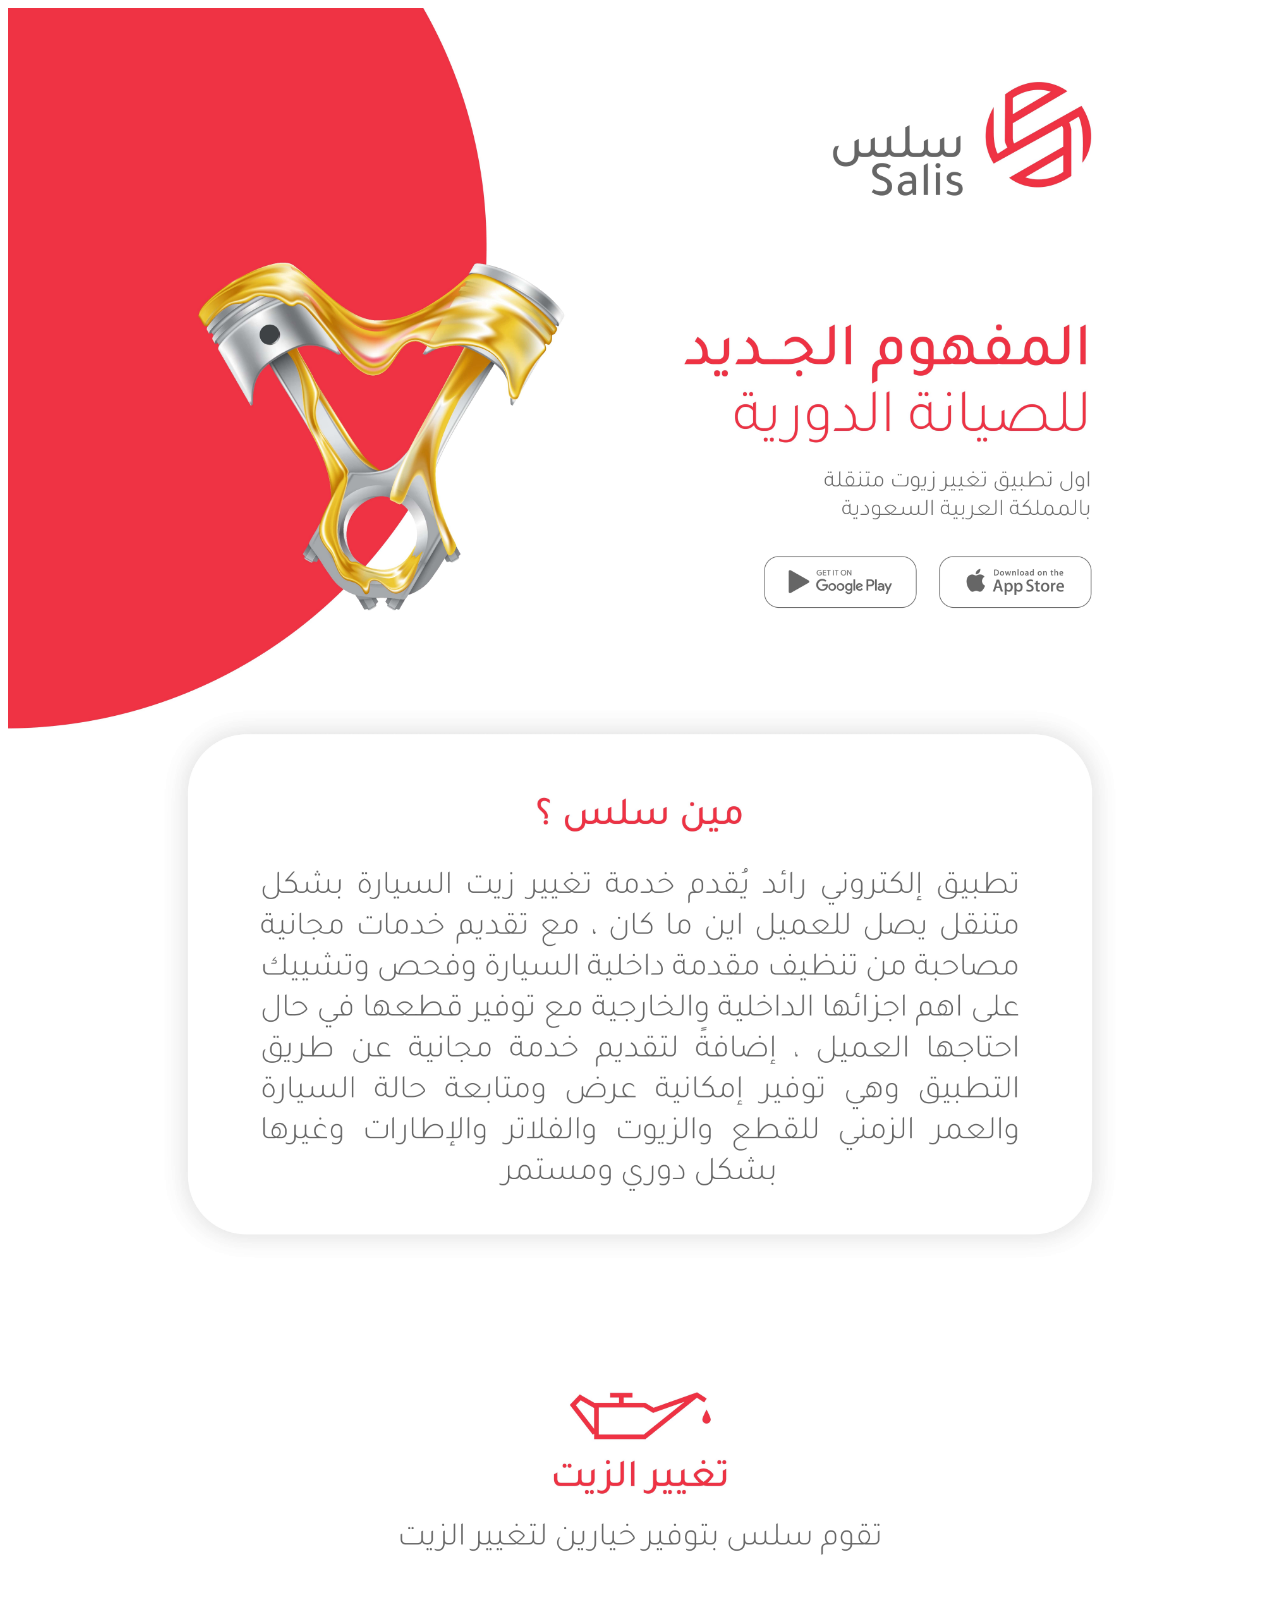
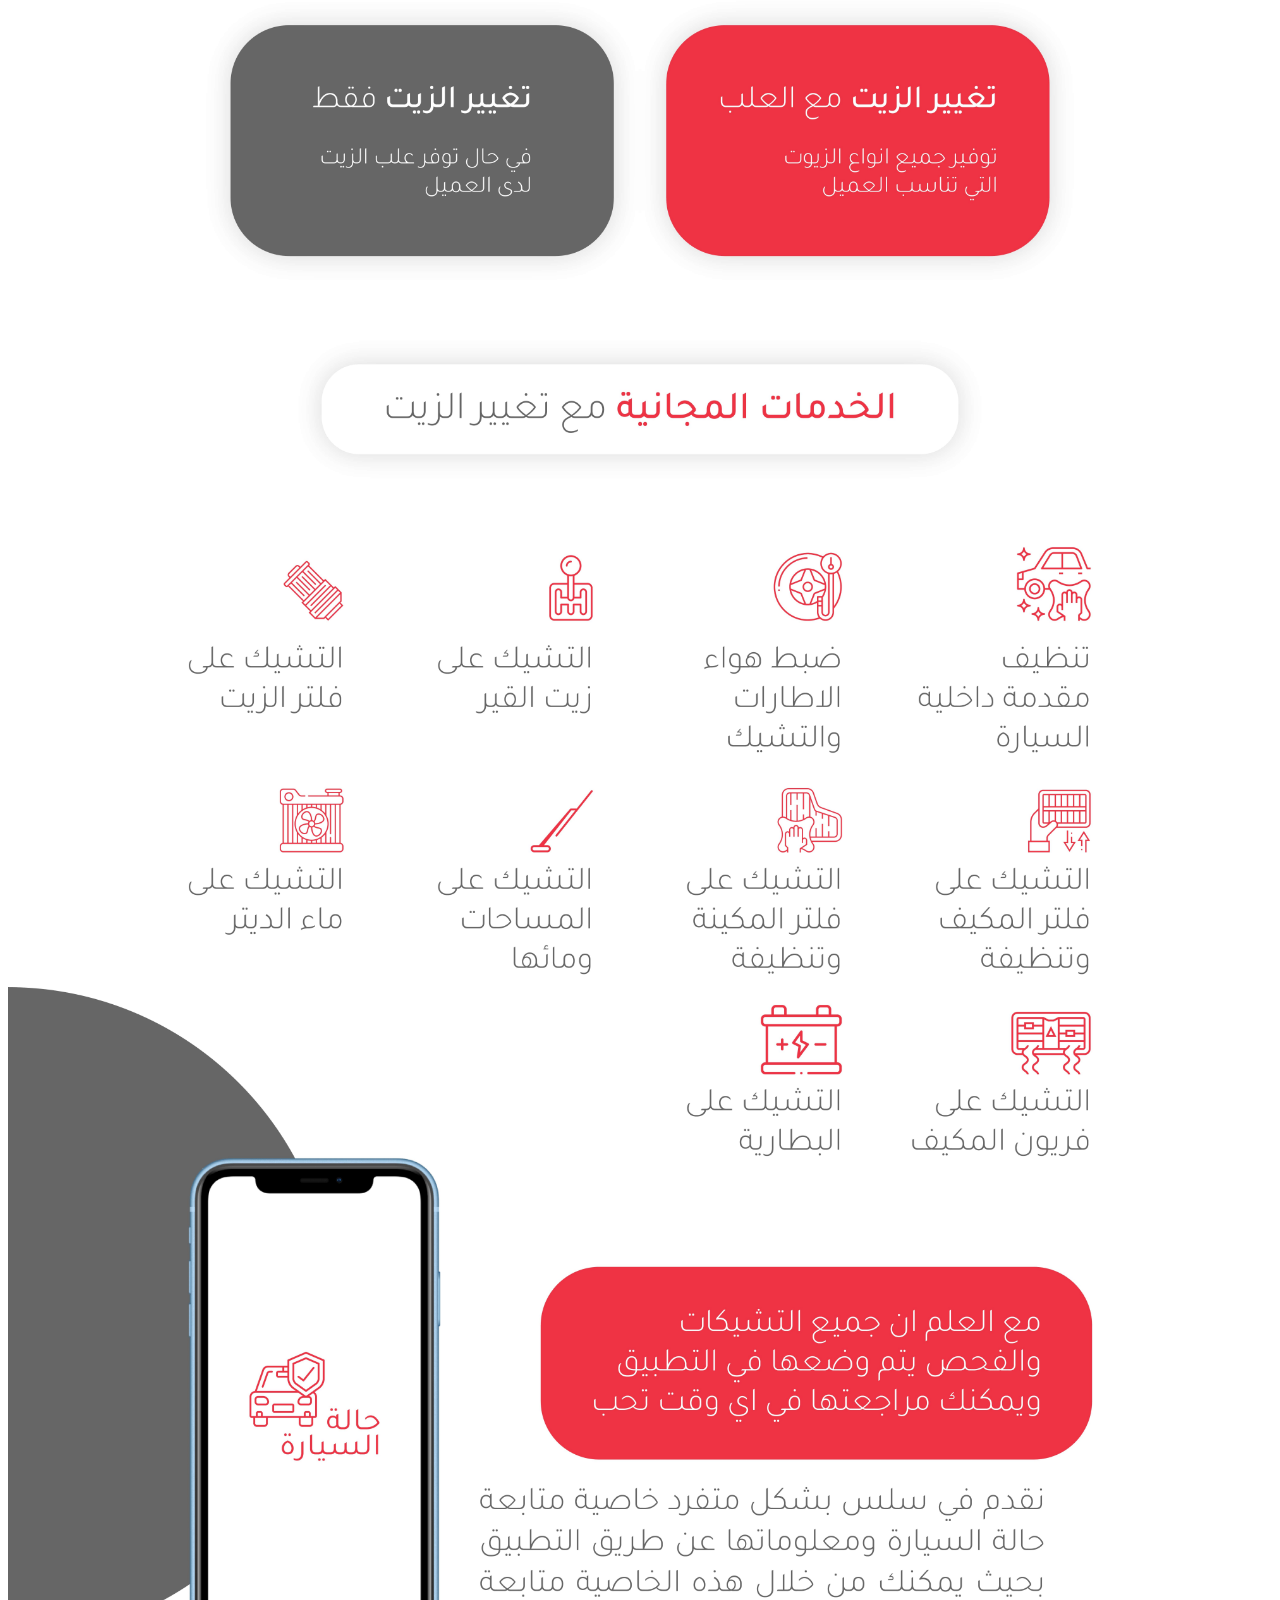
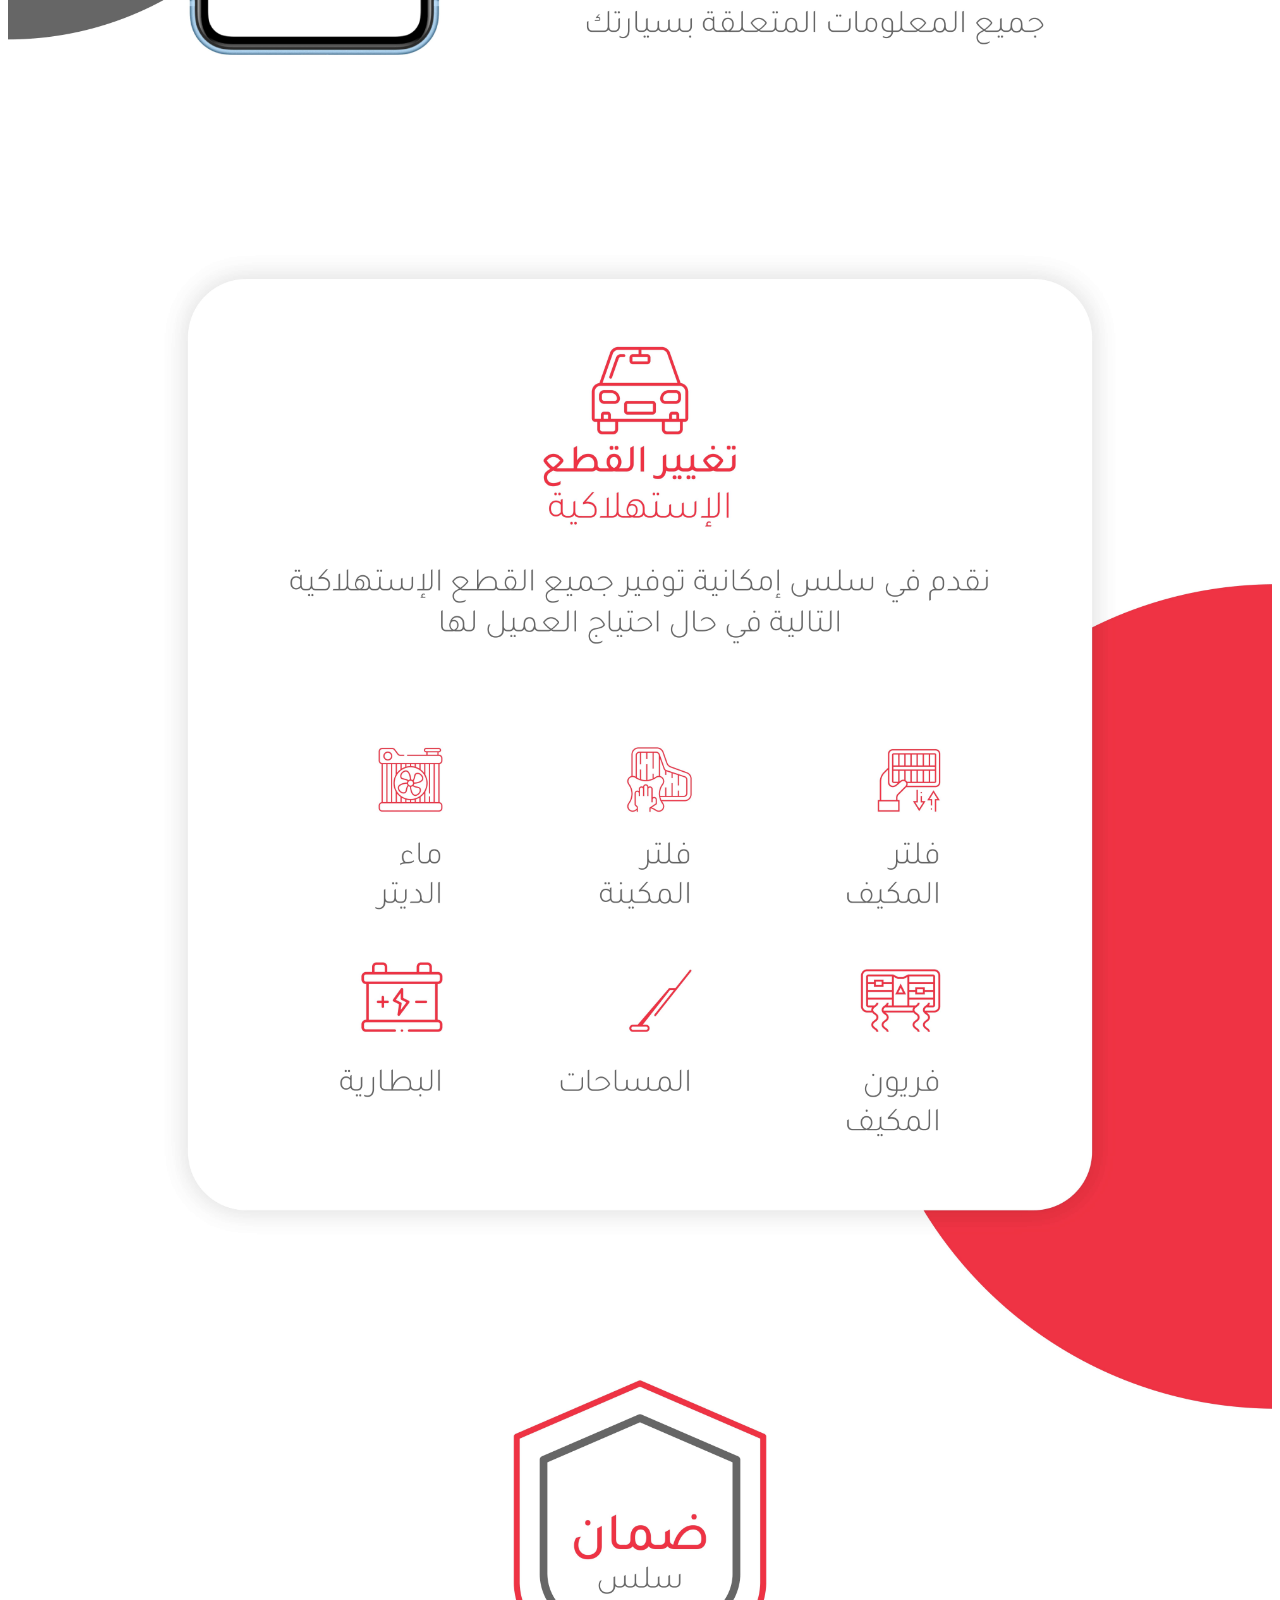
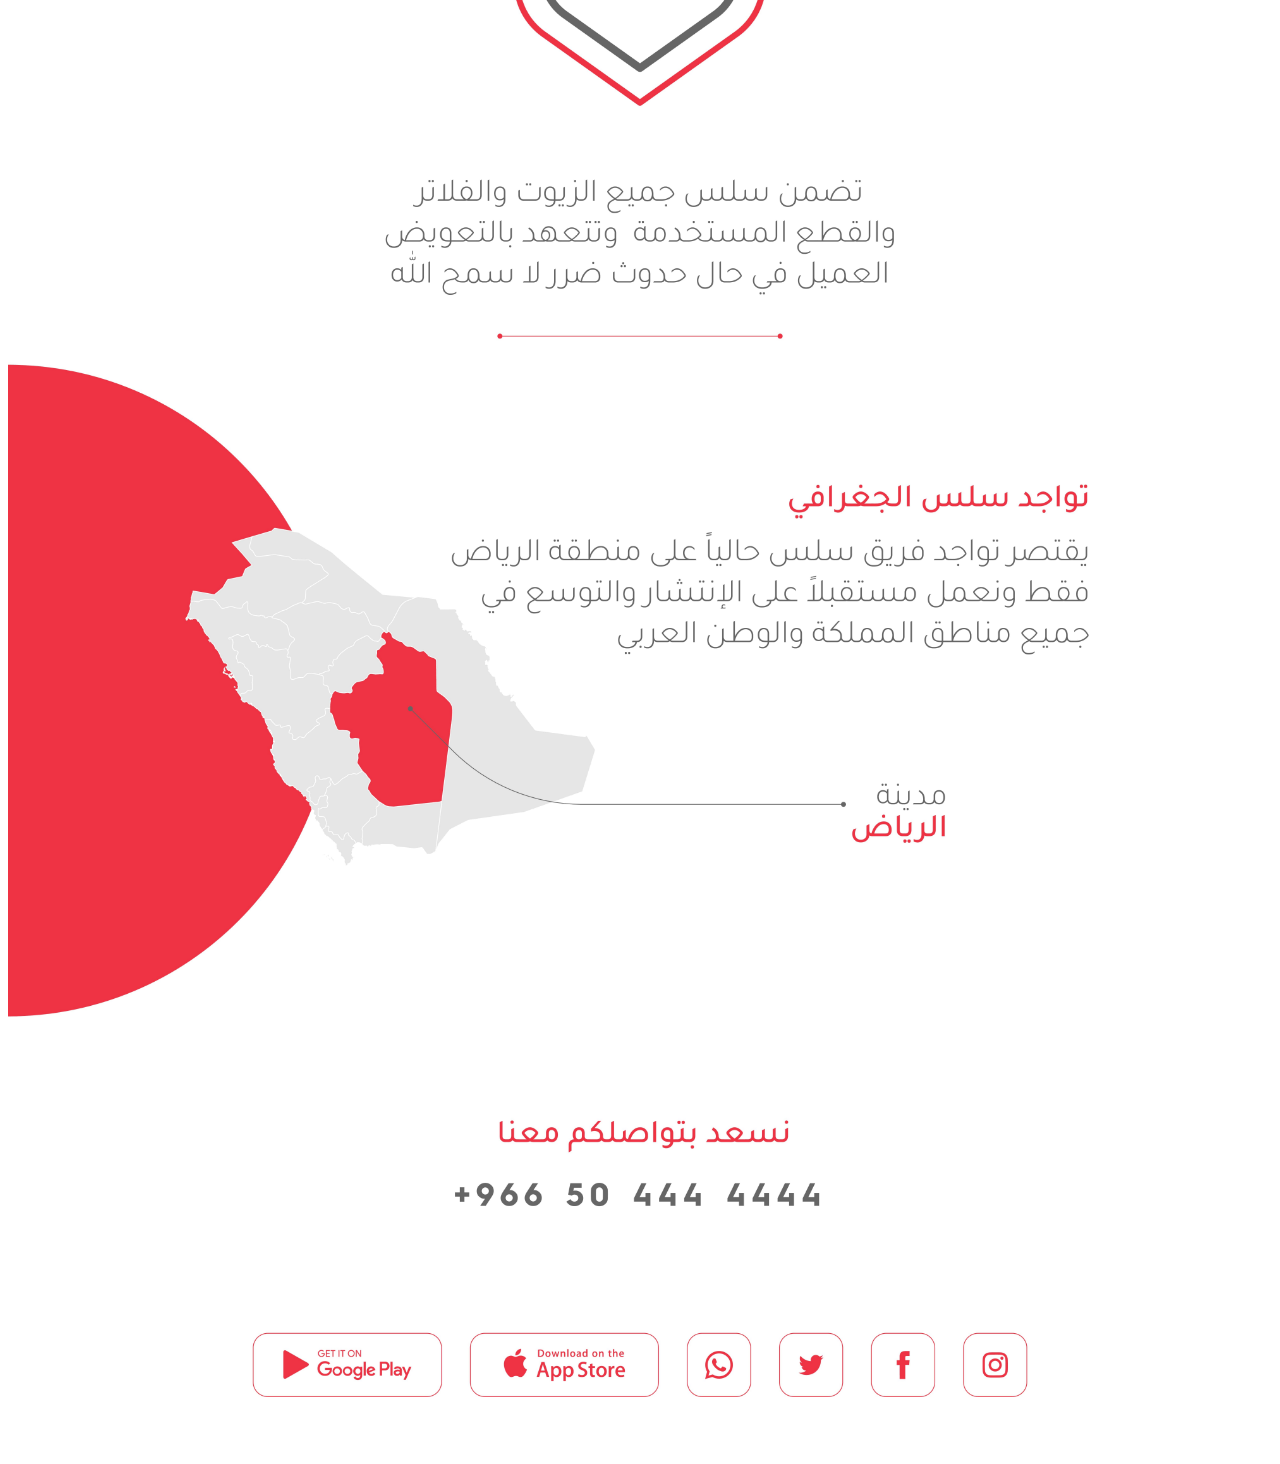
==== index.html @ 635aba36 "change name of home page" ====
<!DOCTYPE html>
<html lang="en">
<head>
    <meta charset="UTF-8">
    <meta name="author" content="KeyDesign" />
    <meta name="description" content="تطبيق سلس - الصفحة الرئيسية" />
    <meta name="keywords" content="Salis, سلس" />
    <meta name="viewport" content="width=device-width, initial-scale=1, maximum-scale=1">
    <title>تطبيق سلس - الصفحة الرئيسية</title>

    <link rel="stylesheet" href="css/bootstrap.min.css">
    <link rel="stylesheet" href="css/style.css">
    <script src="https://ajax.googleapis.com/ajax/libs/jquery/3.2.0/jquery.min.js"></script>
    <script src="js/bootstrap.bundle.min.js"></script>

</head>
<body>
    <div><img alt="" src="SALIS.jpg" style="width: 100%;"></div>
    <div id="googlePlay1" onclick="openGooglePlay()"></div>
    <div id="appStore1" onclick="openAppStore()"></div>
    <div id="googlePlay2" onclick="openGooglePlay()"></div>
    <div id="appStore2" onclick="openAppStore()"></div>
    <div id="whatsapp" onclick="openWhatsapp()"></div>
    <div id="twitter" onclick="openTwitter()"></div>
    <div id="facebook" onclick="openFacebook()"></div>
    <div id="instagram" onclick="openInstagram()"></div>
    <a id="callNumber" href="tel:+966504444444"></a>
    <div class="marginBottom"></div>
    <script src="js/script.js"></script>
</body>
</html>
---- css/style.css ----
#googlePlay1 {
    cursor: pointer;
    position: absolute;
    top: 24.5%;
    height: 2%;
    width: 12%;
    left: 60%;
}

#appStore1 {
    cursor: pointer;
    position: absolute;
    top: 24.5%;
    height: 2%;
    width: 12%;
    left: 74%;
}

#googlePlay2 {
    cursor: pointer;
    position: absolute;
    top: 272.5%;
    height: 3%;
    width: 15.5%;
    left: 19%;
}

#appStore2 {
    cursor: pointer;
    position: absolute;
    top: 272.5%;
    height: 3%;
    width: 15.5%;
    left: 36%;
}

#whatsapp {
    cursor: pointer;
    position: absolute;
    top: 272.5%;
    height: 3%;
    width: 5.5%;
    left: 53%;
}

#twitter {
    cursor: pointer;
    position: absolute;
    top: 272.5%;
    height: 3%;
    width: 5.5%;
    left: 61%;
}

#facebook {
    cursor: pointer;
    position: absolute;
    top: 272.5%;
    height: 3%;
    width: 5.5%;
    left: 68%;
}

#instagram {
    cursor: pointer;
    position: absolute;
    top: 272.5%;
    height: 3%;
    width: 5.5%;
    left: 75%;
}

#callNumber {
    cursor: pointer;
    position: absolute;
    top: 265%;
    height: 3%;
    width: 31.5%;
    left: 34%;
}

@media (min-width: 1281px) {
    /*web*/
    #googlePlay1 {
        cursor: pointer;
        position: absolute;
        top: 90%;
        height: 8%;
        width: 12%;
        left: 60%;
    }

    #appStore1 {
        cursor: pointer;
        position: absolute;
        top: 90%;
        height: 8%;
        width: 12%;
        left: 74%;
    }

    #googlePlay2 {
        cursor: pointer;
        position: absolute;
        top: 1006.5%;
        height: 11%;
        width: 15.5%;
        left: 19%;
    }

    #appStore2 {
        cursor: pointer;
        position: absolute;
        top: 1006.5%;
        height: 11%;
        width: 15.5%;
        left: 36%;
    }

    #whatsapp {
        cursor: pointer;
        position: absolute;
        top: 1006.5%;
        height: 11%;
        width: 5.5%;
        left: 53.5%;
    }

    #twitter {
        cursor: pointer;
        position: absolute;
        top: 1006.5%;
        height: 11%;
        width: 5.5%;
        left: 60.5%;
    }

    #facebook {
        cursor: pointer;
        position: absolute;
        top: 1006.5%;
        height: 11%;
        width: 5.5%;
        left: 68%;
    }

    #instagram {
        cursor: pointer;
        position: absolute;
        top: 1006.5%;
        height: 11%;
        width: 5.5%;
        left: 75.5%;
    }

    #callNumber {
        cursor: pointer;
        position: absolute;
        top: 980%;
        height: 7%;
        width: 31.5%;
        left: 34%;
    }
}

@media (device-width: 768px) and (device-height: 1024px) {
    /*iPad Mini*/
    #googlePlay1 {
        cursor: pointer;
        position: absolute;
        top: 32.5%;
        height: 3%;
        width: 12%;
        left: 60%;
    }

    #appStore1 {
        cursor: pointer;
        position: absolute;
        top: 32.5%;
        height: 3%;
        width: 12%;
        left: 74%;
    }

    #googlePlay2 {
        cursor: pointer;
        position: absolute;
        top: 363.5%;
        height: 4%;
        width: 15.5%;
        left: 19%;
    }

    #appStore2 {
        cursor: pointer;
        position: absolute;
        top: 363.5%;
        height: 4%;
        width: 15.5%;
        left: 36%;
    }

    #whatsapp {
        cursor: pointer;
        position: absolute;
        top: 363.5%;
        height: 4%;
        width: 5.5%;
        left: 53%;
    }

    #twitter {
        cursor: pointer;
        position: absolute;
        top: 363.5%;
        height: 4%;
        width: 5.5%;
        left: 61%;
    }

    #facebook {
        cursor: pointer;
        position: absolute;
        top: 363.5%;
        height: 4%;
        width: 5.5%;
        left: 68%;
    }

    #instagram {
        cursor: pointer;
        position: absolute;
        top: 363%;
        height: 4%;
        width: 5.5%;
        left: 75%;
    }

    #callNumber {
        cursor: pointer;
        position: absolute;
        top: 353.5%;
        height: 3.5%;
        width: 31.5%;
        left: 34%;
    }
}

@media (device-width: 320px) and (device-height: 480px) {
    /*iPhone4*/
    #googlePlay1 {
        cursor: pointer;
        position: absolute;
        top: 29%;
        height: 2.4%;
        width: 12%;
        left: 60%;
    }

    #appStore1 {
        cursor: pointer;
        position: absolute;
        top: 29%;
        height: 2.4%;
        width: 12%;
        left: 74%;
    }

    #googlePlay2 {
        cursor: pointer;
        position: absolute;
        top: 323%;
        height: 3.5%;
        width: 15.5%;
        left: 19%;
    }

    #appStore2 {
        cursor: pointer;
        position: absolute;
        top: 323%;
        height: 3.5%;
        width: 15.5%;
        left: 36%;
    }

    #whatsapp {
        cursor: pointer;
        position: absolute;
        top: 323%;
        height: 3.5%;
        width: 5.5%;
        left: 53%;
    }

    #twitter {
        cursor: pointer;
        position: absolute;
        top: 323%;
        height: 3.5%;
        width: 5.5%;
        left: 61%;
    }

    #facebook {
        cursor: pointer;
        position: absolute;
        top: 323%;
        height: 3.5%;
        width: 5.5%;
        left: 68%;
    }

    #instagram {
        cursor: pointer;
        position: absolute;
        top: 323%;
        height: 3.5%;
        width: 5.5%;
        left: 75.5%;
    }

    #callNumber {
        cursor: pointer;
        position: absolute;
        top: 314%;
        height: 4%;
        width: 31.5%;
        left: 34%;
    }

}

@media (device-width: 411px) and (device-height: 823px) {
    /*Pixel 2 XL*/
    #googlePlay1 {
        cursor: pointer;
        position: absolute;
        top: 21.5%;
        height: 2%;
        width: 12%;
        left: 60%;
    }

    #appStore1 {
        cursor: pointer;
        position: absolute;
        top: 21.5%;
        height: 2.4%;
        width: 12%;
        left: 74%;
    }

    #googlePlay2 {
        cursor: pointer;
        position: absolute;
        top: 242%;
        height: 2.5%;
        width: 15.5%;
        left: 19%;
    }

    #appStore2 {
        cursor: pointer;
        position: absolute;
        top: 242%;
        height: 2.5%;
        width: 15.5%;
        left: 36%;
    }

    #whatsapp {
        cursor: pointer;
        position: absolute;
        top: 242%;
        height: 2.5%;
        width: 5.5%;
        left: 54%;
    }

    #twitter {
        cursor: pointer;
        position: absolute;
        top: 241.5%;
        height: 3%;
        width: 5.5%;
        left: 61%;
    }

    #facebook {
        cursor: pointer;
        position: absolute;
        top: 241.5%;
        height: 3%;
        width: 5.5%;
        left: 68%;
    }

    #instagram {
        cursor: pointer;
        position: absolute;
        top: 241.5%;
        height: 3%;
        width: 5.5%;
        left: 75%;
    }

    #callNumber {
        cursor: pointer;
        position: absolute;
        top: 235%;
        height: 3%;
        width: 31.5%;
        left: 34%;
    }

}

@media (device-width: 375px) and (device-height: 812px) {
    /*iPhoneX*/
    #googlePlay1 {
        cursor: pointer;
        position: absolute;
        top: 20%;
        height: 2%;
        width: 12%;
        left: 60%;
    }

    #appStore1 {
        cursor: pointer;
        position: absolute;
        top: 20%;
        height: 2%;
        width: 12%;
        left: 74%;
    }

    #googlePlay2 {
        cursor: pointer;
        position: absolute;
        top: 223.5%;
        height: 2.5%;
        width: 15.5%;
        left: 19%;
    }

    #appStore2 {
        cursor: pointer;
        position: absolute;
        top: 223.5%;
        height: 2.5%;
        width: 15.5%;
        left: 36%;
    }

    #whatsapp {
        cursor: pointer;
        position: absolute;
        top: 223.5%;
        height: 2.5%;
        width: 5.5%;
        left: 54%;
    }

    #twitter {
        cursor: pointer;
        position: absolute;
        top: 223.5%;
        height: 3%;
        width: 5.5%;
        left: 61%;
    }

    #facebook {
        cursor: pointer;
        position: absolute;
        top: 223.5%;
        height: 3%;
        width: 5.5%;
        left: 68%;
    }

    #instagram {
        cursor: pointer;
        position: absolute;
        top: 223.5%;
        height: 3%;
        width: 5.5%;
        left: 75%;
    }

    #callNumber {
        cursor: pointer;
        position: absolute;
        top: 218%;
        height: 2%;
        width: 31.5%;
        left: 34%;
    }

}

@media (device-width: 1024px) and (device-height: 1366px) {
    /*iPad Pro*/
    #googlePlay1 {
        cursor: pointer;
        position: absolute;
        top: 32.5%;
        height: 3%;
        width: 12%;
        left: 60%;
    }

    #appStore1 {
        cursor: pointer;
        position: absolute;
        top: 32.5%;
        height: 3%;
        width: 12%;
        left: 74%;
    }

    #googlePlay2 {
        cursor: pointer;
        position: absolute;
        top: 363.5%;
        height: 3.5%;
        width: 15.5%;
        left: 19%;
    }

    #appStore2 {
        cursor: pointer;
        position: absolute;
        top: 363.5%;
        height: 3.5%;
        width: 15.5%;
        left: 36%;
    }

    #whatsapp {
        cursor: pointer;
        position: absolute;
        top: 363%;
        height: 4%;
        width: 5.5%;
        left: 53.5%;
    }

    #twitter {
        cursor: pointer;
        position: absolute;
        top: 363%;
        height: 4%;
        width: 5.5%;
        left: 61%;
    }

    #facebook {
        cursor: pointer;
        position: absolute;
        top: 363%;
        height: 4%;
        width: 5.5%;
        left: 68%;
    }

    #instagram {
        cursor: pointer;
        position: absolute;
        top: 363%;
        height: 4%;
        width: 5.5%;
        left: 75%;
    }

    #callNumber {
        cursor: pointer;
        position: absolute;
        top: 353%;
        height: 3%;
        width: 31.5%;
        left: 34%;
    }
}

.marginBottom {
    margin-bottom: 5%;
}
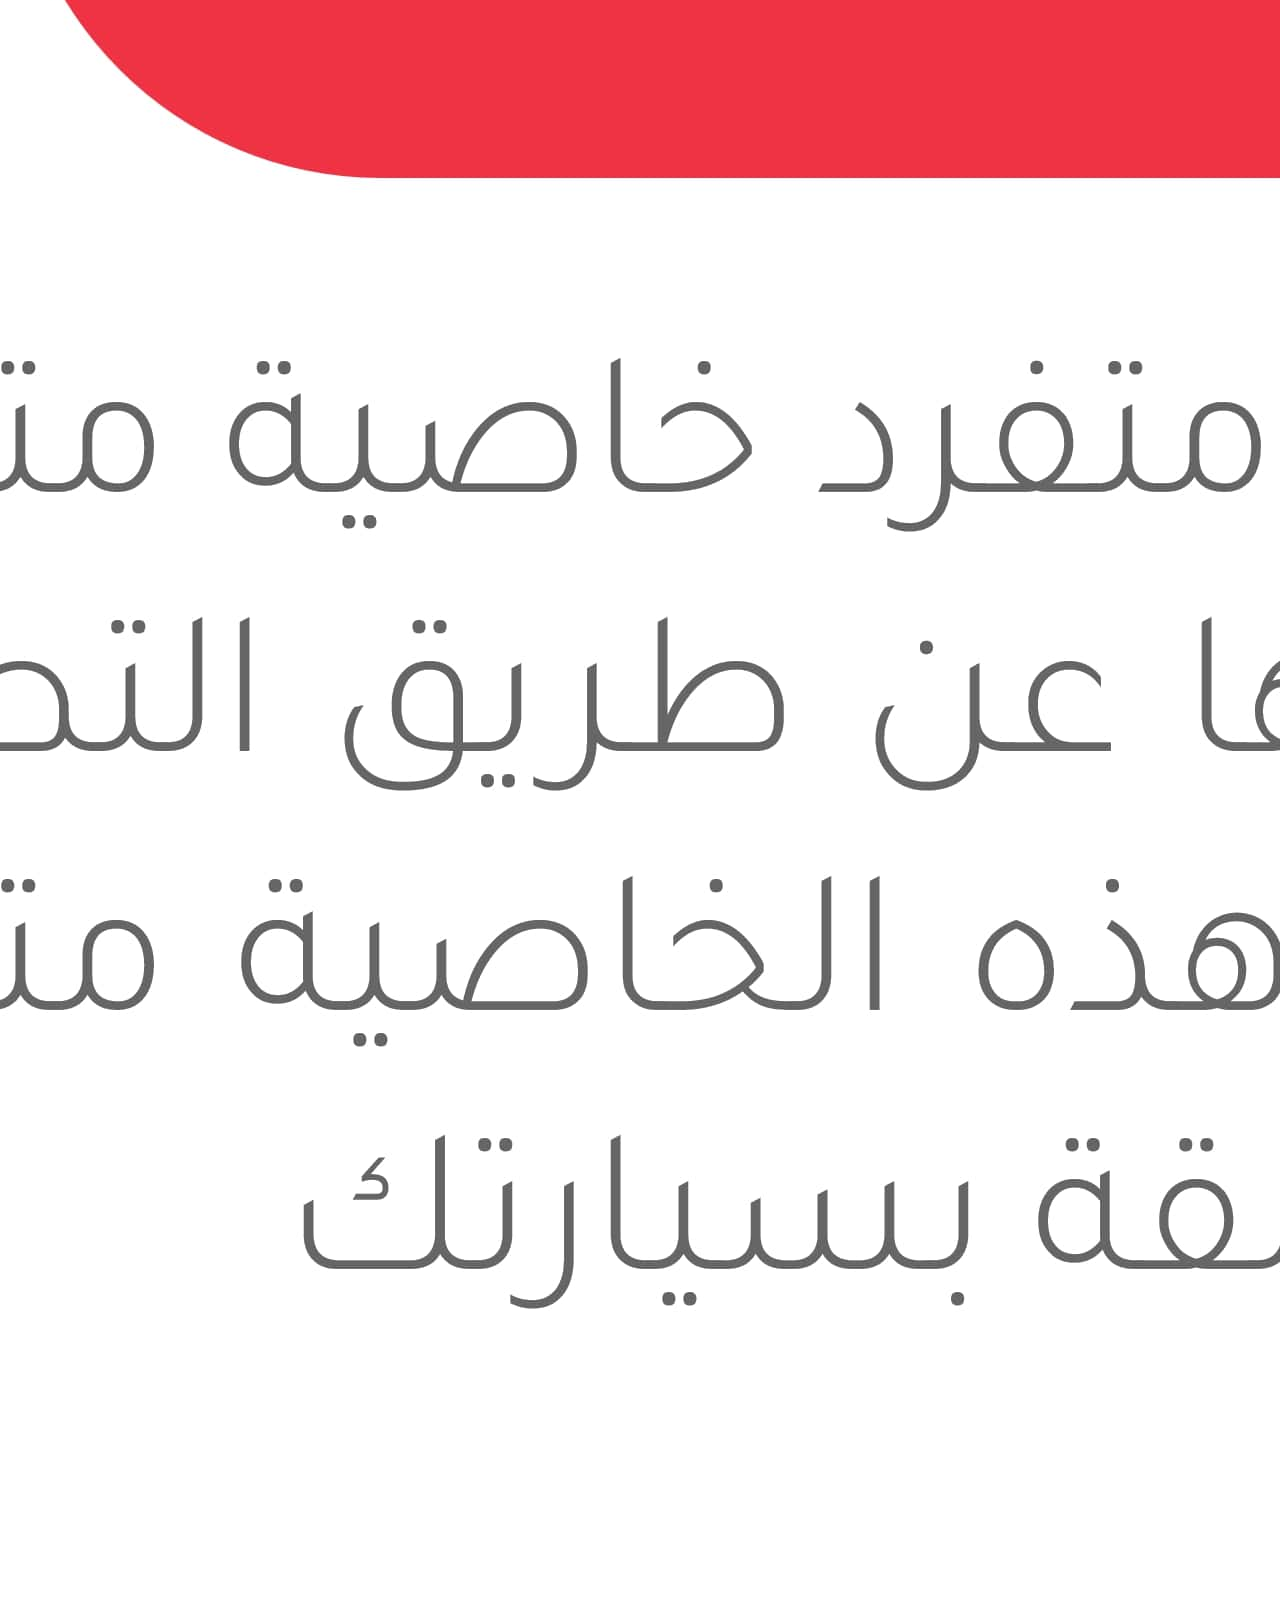
==== commit 1e14e98c: "new structure" ====
--- a/index.html
+++ b/index.html
@@ -5,17 +5,13 @@
     <meta name="author" content="KeyDesign" />
     <meta name="description" content="تطبيق سلس - الصفحة الرئيسية" />
     <meta name="keywords" content="Salis, سلس" />
-    <meta name="viewport" content="width=device-width, initial-scale=1, maximum-scale=1">
+    <meta name="viewport" content="width=device-width, initial-scale=1">
     <title>تطبيق سلس - الصفحة الرئيسية</title>
 
-    <link rel="stylesheet" href="css/bootstrap.min.css">
-    <link rel="stylesheet" href="css/style.css">
-    <script src="https://ajax.googleapis.com/ajax/libs/jquery/3.2.0/jquery.min.js"></script>
-    <script src="js/bootstrap.bundle.min.js"></script>
+    <link rel="stylesheet" href="style.css">
 
 </head>
 <body>
-    <div><img alt="" src="SALIS.jpg" style="width: 100%;"></div>
     <div id="googlePlay1" onclick="openGooglePlay()"></div>
     <div id="appStore1" onclick="openAppStore()"></div>
     <div id="googlePlay2" onclick="openGooglePlay()"></div>
@@ -26,6 +22,6 @@
     <div id="instagram" onclick="openInstagram()"></div>
     <a id="callNumber" href="tel:+966504444444"></a>
     <div class="marginBottom"></div>
-    <script src="js/script.js"></script>
+    <script src="script.js"></script>
 </body>
 </html>
--- a/style.css
+++ b/style.css
@@ -0,0 +1,596 @@
+html {
+    background-size: auto 100%;
+    background: url(SALIS.jpg) no-repeat fixed center;
+}
+
+#googlePlay1 {
+    cursor: pointer;
+    position: absolute;
+    top: 24.5%;
+    height: 2%;
+    width: 12%;
+    left: 60%;
+}
+
+#appStore1 {
+    cursor: pointer;
+    position: absolute;
+    top: 24.5%;
+    height: 2%;
+    width: 12%;
+    left: 74%;
+}
+
+#googlePlay2 {
+    cursor: pointer;
+    position: absolute;
+    top: 272.5%;
+    height: 3%;
+    width: 15.5%;
+    left: 19%;
+}
+
+#appStore2 {
+    cursor: pointer;
+    position: absolute;
+    top: 272.5%;
+    height: 3%;
+    width: 15.5%;
+    left: 36%;
+}
+
+#whatsapp {
+    cursor: pointer;
+    position: absolute;
+    top: 272.5%;
+    height: 3%;
+    width: 5.5%;
+    left: 53%;
+}
+
+#twitter {
+    cursor: pointer;
+    position: absolute;
+    top: 272.5%;
+    height: 3%;
+    width: 5.5%;
+    left: 61%;
+}
+
+#facebook {
+    cursor: pointer;
+    position: absolute;
+    top: 272.5%;
+    height: 3%;
+    width: 5.5%;
+    left: 68%;
+}
+
+#instagram {
+    cursor: pointer;
+    position: absolute;
+    top: 272.5%;
+    height: 3%;
+    width: 5.5%;
+    left: 75%;
+}
+
+#callNumber {
+    cursor: pointer;
+    position: absolute;
+    top: 265%;
+    height: 3%;
+    width: 31.5%;
+    left: 34%;
+}
+
+@media (min-width: 1281px) {
+    /*web*/
+    #googlePlay1 {
+        cursor: pointer;
+        position: absolute;
+        top: 90%;
+        height: 8%;
+        width: 12%;
+        left: 60%;
+    }
+
+    #appStore1 {
+        cursor: pointer;
+        position: absolute;
+        top: 90%;
+        height: 8%;
+        width: 12%;
+        left: 74%;
+    }
+
+    #googlePlay2 {
+        cursor: pointer;
+        position: absolute;
+        top: 1006.5%;
+        height: 11%;
+        width: 15.5%;
+        left: 19%;
+    }
+
+    #appStore2 {
+        cursor: pointer;
+        position: absolute;
+        top: 1006.5%;
+        height: 11%;
+        width: 15.5%;
+        left: 36%;
+    }
+
+    #whatsapp {
+        cursor: pointer;
+        position: absolute;
+        top: 1006.5%;
+        height: 11%;
+        width: 5.5%;
+        left: 53.5%;
+    }
+
+    #twitter {
+        cursor: pointer;
+        position: absolute;
+        top: 1006.5%;
+        height: 11%;
+        width: 5.5%;
+        left: 60.5%;
+    }
+
+    #facebook {
+        cursor: pointer;
+        position: absolute;
+        top: 1006.5%;
+        height: 11%;
+        width: 5.5%;
+        left: 68%;
+    }
+
+    #instagram {
+        cursor: pointer;
+        position: absolute;
+        top: 1006.5%;
+        height: 11%;
+        width: 5.5%;
+        left: 75.5%;
+    }
+
+    #callNumber {
+        cursor: pointer;
+        position: absolute;
+        top: 980%;
+        height: 7%;
+        width: 31.5%;
+        left: 34%;
+    }
+}
+
+@media (device-width: 768px) and (device-height: 1024px) {
+    /*iPad Mini*/
+    #googlePlay1 {
+        cursor: pointer;
+        position: absolute;
+        top: 32.5%;
+        height: 3%;
+        width: 12%;
+        left: 60%;
+    }
+
+    #appStore1 {
+        cursor: pointer;
+        position: absolute;
+        top: 32.5%;
+        height: 3%;
+        width: 12%;
+        left: 74%;
+    }
+
+    #googlePlay2 {
+        cursor: pointer;
+        position: absolute;
+        top: 363.5%;
+        height: 4%;
+        width: 15.5%;
+        left: 19%;
+    }
+
+    #appStore2 {
+        cursor: pointer;
+        position: absolute;
+        top: 363.5%;
+        height: 4%;
+        width: 15.5%;
+        left: 36%;
+    }
+
+    #whatsapp {
+        cursor: pointer;
+        position: absolute;
+        top: 363.5%;
+        height: 4%;
+        width: 5.5%;
+        left: 53%;
+    }
+
+    #twitter {
+        cursor: pointer;
+        position: absolute;
+        top: 363.5%;
+        height: 4%;
+        width: 5.5%;
+        left: 61%;
+    }
+
+    #facebook {
+        cursor: pointer;
+        position: absolute;
+        top: 363.5%;
+        height: 4%;
+        width: 5.5%;
+        left: 68%;
+    }
+
+    #instagram {
+        cursor: pointer;
+        position: absolute;
+        top: 363%;
+        height: 4%;
+        width: 5.5%;
+        left: 75%;
+    }
+
+    #callNumber {
+        cursor: pointer;
+        position: absolute;
+        top: 353.5%;
+        height: 3.5%;
+        width: 31.5%;
+        left: 34%;
+    }
+}
+
+@media (device-width: 320px) and (device-height: 480px) {
+    /*iPhone4*/
+    #googlePlay1 {
+        cursor: pointer;
+        position: absolute;
+        top: 29%;
+        height: 2.4%;
+        width: 12%;
+        left: 60%;
+    }
+
+    #appStore1 {
+        cursor: pointer;
+        position: absolute;
+        top: 29%;
+        height: 2.4%;
+        width: 12%;
+        left: 74%;
+    }
+
+    #googlePlay2 {
+        cursor: pointer;
+        position: absolute;
+        top: 323%;
+        height: 3.5%;
+        width: 15.5%;
+        left: 19%;
+    }
+
+    #appStore2 {
+        cursor: pointer;
+        position: absolute;
+        top: 323%;
+        height: 3.5%;
+        width: 15.5%;
+        left: 36%;
+    }
+
+    #whatsapp {
+        cursor: pointer;
+        position: absolute;
+        top: 323%;
+        height: 3.5%;
+        width: 5.5%;
+        left: 53%;
+    }
+
+    #twitter {
+        cursor: pointer;
+        position: absolute;
+        top: 323%;
+        height: 3.5%;
+        width: 5.5%;
+        left: 61%;
+    }
+
+    #facebook {
+        cursor: pointer;
+        position: absolute;
+        top: 323%;
+        height: 3.5%;
+        width: 5.5%;
+        left: 68%;
+    }
+
+    #instagram {
+        cursor: pointer;
+        position: absolute;
+        top: 323%;
+        height: 3.5%;
+        width: 5.5%;
+        left: 75.5%;
+    }
+
+    #callNumber {
+        cursor: pointer;
+        position: absolute;
+        top: 314%;
+        height: 4%;
+        width: 31.5%;
+        left: 34%;
+    }
+
+}
+
+@media (device-width: 411px) and (device-height: 823px) {
+    /*Pixel 2 XL*/
+    #googlePlay1 {
+        cursor: pointer;
+        position: absolute;
+        top: 21.5%;
+        height: 2%;
+        width: 12%;
+        left: 60%;
+    }
+
+    #appStore1 {
+        cursor: pointer;
+        position: absolute;
+        top: 21.5%;
+        height: 2.4%;
+        width: 12%;
+        left: 74%;
+    }
+
+    #googlePlay2 {
+        cursor: pointer;
+        position: absolute;
+        top: 242%;
+        height: 2.5%;
+        width: 15.5%;
+        left: 19%;
+    }
+
+    #appStore2 {
+        cursor: pointer;
+        position: absolute;
+        top: 242%;
+        height: 2.5%;
+        width: 15.5%;
+        left: 36%;
+    }
+
+    #whatsapp {
+        cursor: pointer;
+        position: absolute;
+        top: 242%;
+        height: 2.5%;
+        width: 5.5%;
+        left: 54%;
+    }
+
+    #twitter {
+        cursor: pointer;
+        position: absolute;
+        top: 241.5%;
+        height: 3%;
+        width: 5.5%;
+        left: 61%;
+    }
+
+    #facebook {
+        cursor: pointer;
+        position: absolute;
+        top: 241.5%;
+        height: 3%;
+        width: 5.5%;
+        left: 68%;
+    }
+
+    #instagram {
+        cursor: pointer;
+        position: absolute;
+        top: 241.5%;
+        height: 3%;
+        width: 5.5%;
+        left: 75%;
+    }
+
+    #callNumber {
+        cursor: pointer;
+        position: absolute;
+        top: 235%;
+        height: 3%;
+        width: 31.5%;
+        left: 34%;
+    }
+
+}
+
+@media (device-width: 375px) and (device-height: 812px) {
+    /*iPhoneX*/
+    #googlePlay1 {
+        cursor: pointer;
+        position: absolute;
+        top: 20%;
+        height: 2%;
+        width: 12%;
+        left: 60%;
+    }
+
+    #appStore1 {
+        cursor: pointer;
+        position: absolute;
+        top: 20%;
+        height: 2%;
+        width: 12%;
+        left: 74%;
+    }
+
+    #googlePlay2 {
+        cursor: pointer;
+        position: absolute;
+        top: 223.5%;
+        height: 2.5%;
+        width: 15.5%;
+        left: 19%;
+    }
+
+    #appStore2 {
+        cursor: pointer;
+        position: absolute;
+        top: 223.5%;
+        height: 2.5%;
+        width: 15.5%;
+        left: 36%;
+    }
+
+    #whatsapp {
+        cursor: pointer;
+        position: absolute;
+        top: 223.5%;
+        height: 2.5%;
+        width: 5.5%;
+        left: 54%;
+    }
+
+    #twitter {
+        cursor: pointer;
+        position: absolute;
+        top: 223.5%;
+        height: 3%;
+        width: 5.5%;
+        left: 61%;
+    }
+
+    #facebook {
+        cursor: pointer;
+        position: absolute;
+        top: 223.5%;
+        height: 3%;
+        width: 5.5%;
+        left: 68%;
+    }
+
+    #instagram {
+        cursor: pointer;
+        position: absolute;
+        top: 223.5%;
+        height: 3%;
+        width: 5.5%;
+        left: 75%;
+    }
+
+    #callNumber {
+        cursor: pointer;
+        position: absolute;
+        top: 218%;
+        height: 2%;
+        width: 31.5%;
+        left: 34%;
+    }
+
+}
+
+@media (device-width: 1024px) and (device-height: 1366px) {
+    /*iPad Pro*/
+    #googlePlay1 {
+        cursor: pointer;
+        position: absolute;
+        top: 32.5%;
+        height: 3%;
+        width: 12%;
+        left: 60%;
+    }
+
+    #appStore1 {
+        cursor: pointer;
+        position: absolute;
+        top: 32.5%;
+        height: 3%;
+        width: 12%;
+        left: 74%;
+    }
+
+    #googlePlay2 {
+        cursor: pointer;
+        position: absolute;
+        top: 363.5%;
+        height: 3.5%;
+        width: 15.5%;
+        left: 19%;
+    }
+
+    #appStore2 {
+        cursor: pointer;
+        position: absolute;
+        top: 363.5%;
+        height: 3.5%;
+        width: 15.5%;
+        left: 36%;
+    }
+
+    #whatsapp {
+        cursor: pointer;
+        position: absolute;
+        top: 363%;
+        height: 4%;
+        width: 5.5%;
+        left: 53.5%;
+    }
+
+    #twitter {
+        cursor: pointer;
+        position: absolute;
+        top: 363%;
+        height: 4%;
+        width: 5.5%;
+        left: 61%;
+    }
+
+    #facebook {
+        cursor: pointer;
+        position: absolute;
+        top: 363%;
+        height: 4%;
+        width: 5.5%;
+        left: 68%;
+    }
+
+    #instagram {
+        cursor: pointer;
+        position: absolute;
+        top: 363%;
+        height: 4%;
+        width: 5.5%;
+        left: 75%;
+    }
+
+    #callNumber {
+        cursor: pointer;
+        position: absolute;
+        top: 353%;
+        height: 3%;
+        width: 31.5%;
+        left: 34%;
+    }
+}
+
+.marginBottom {
+    margin-bottom: 5%;
+}
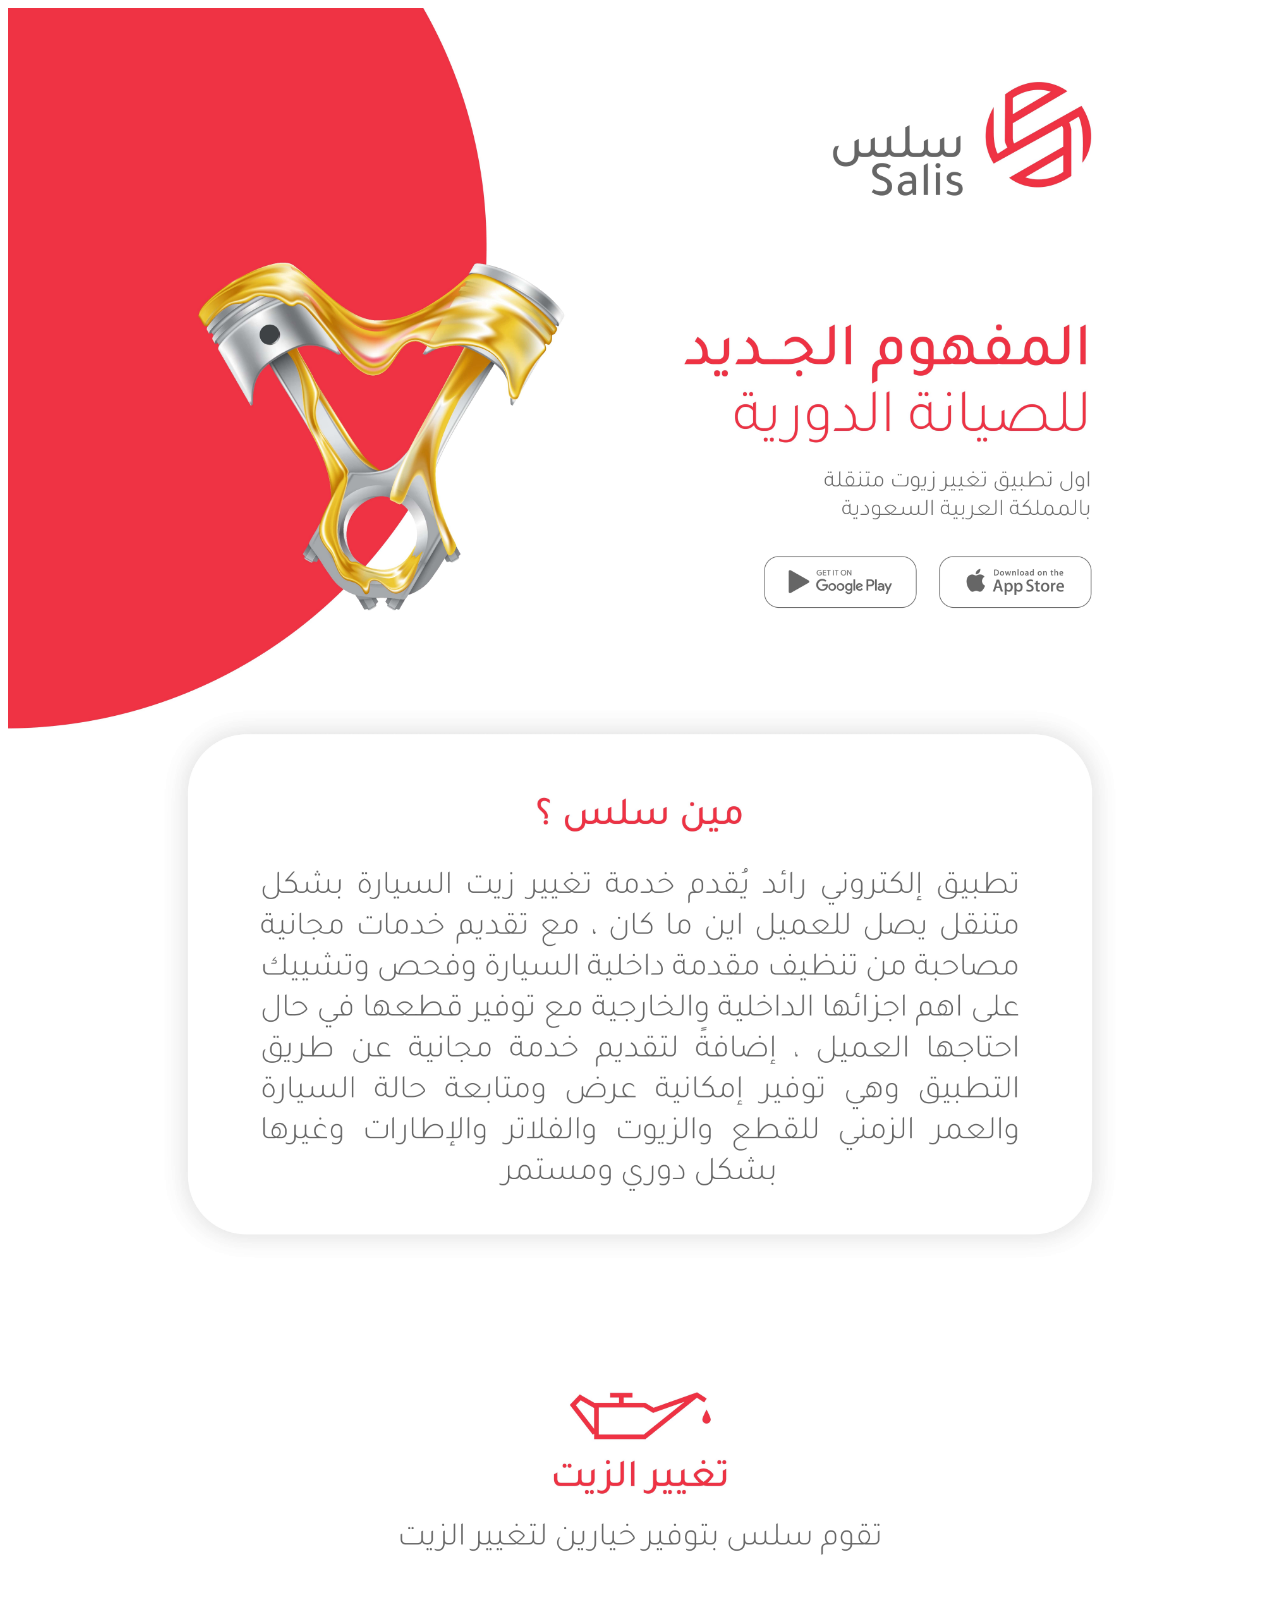
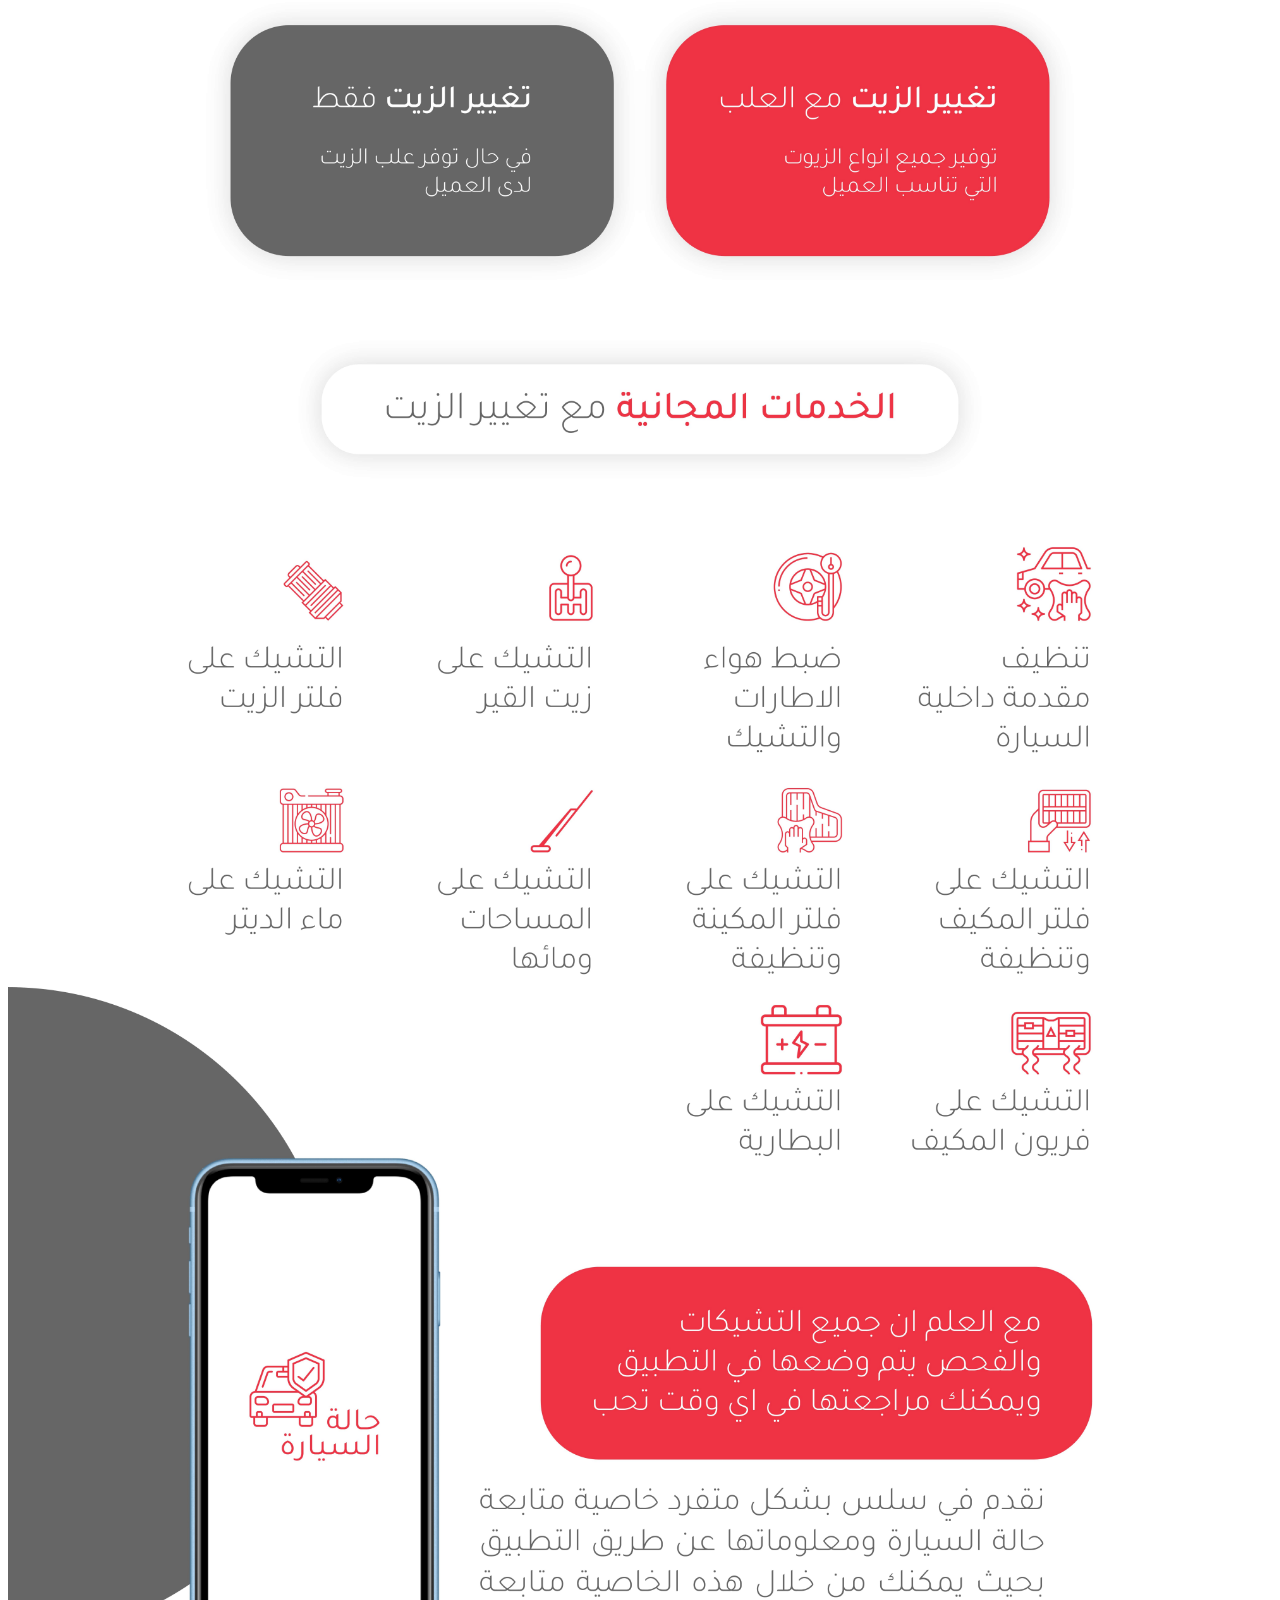
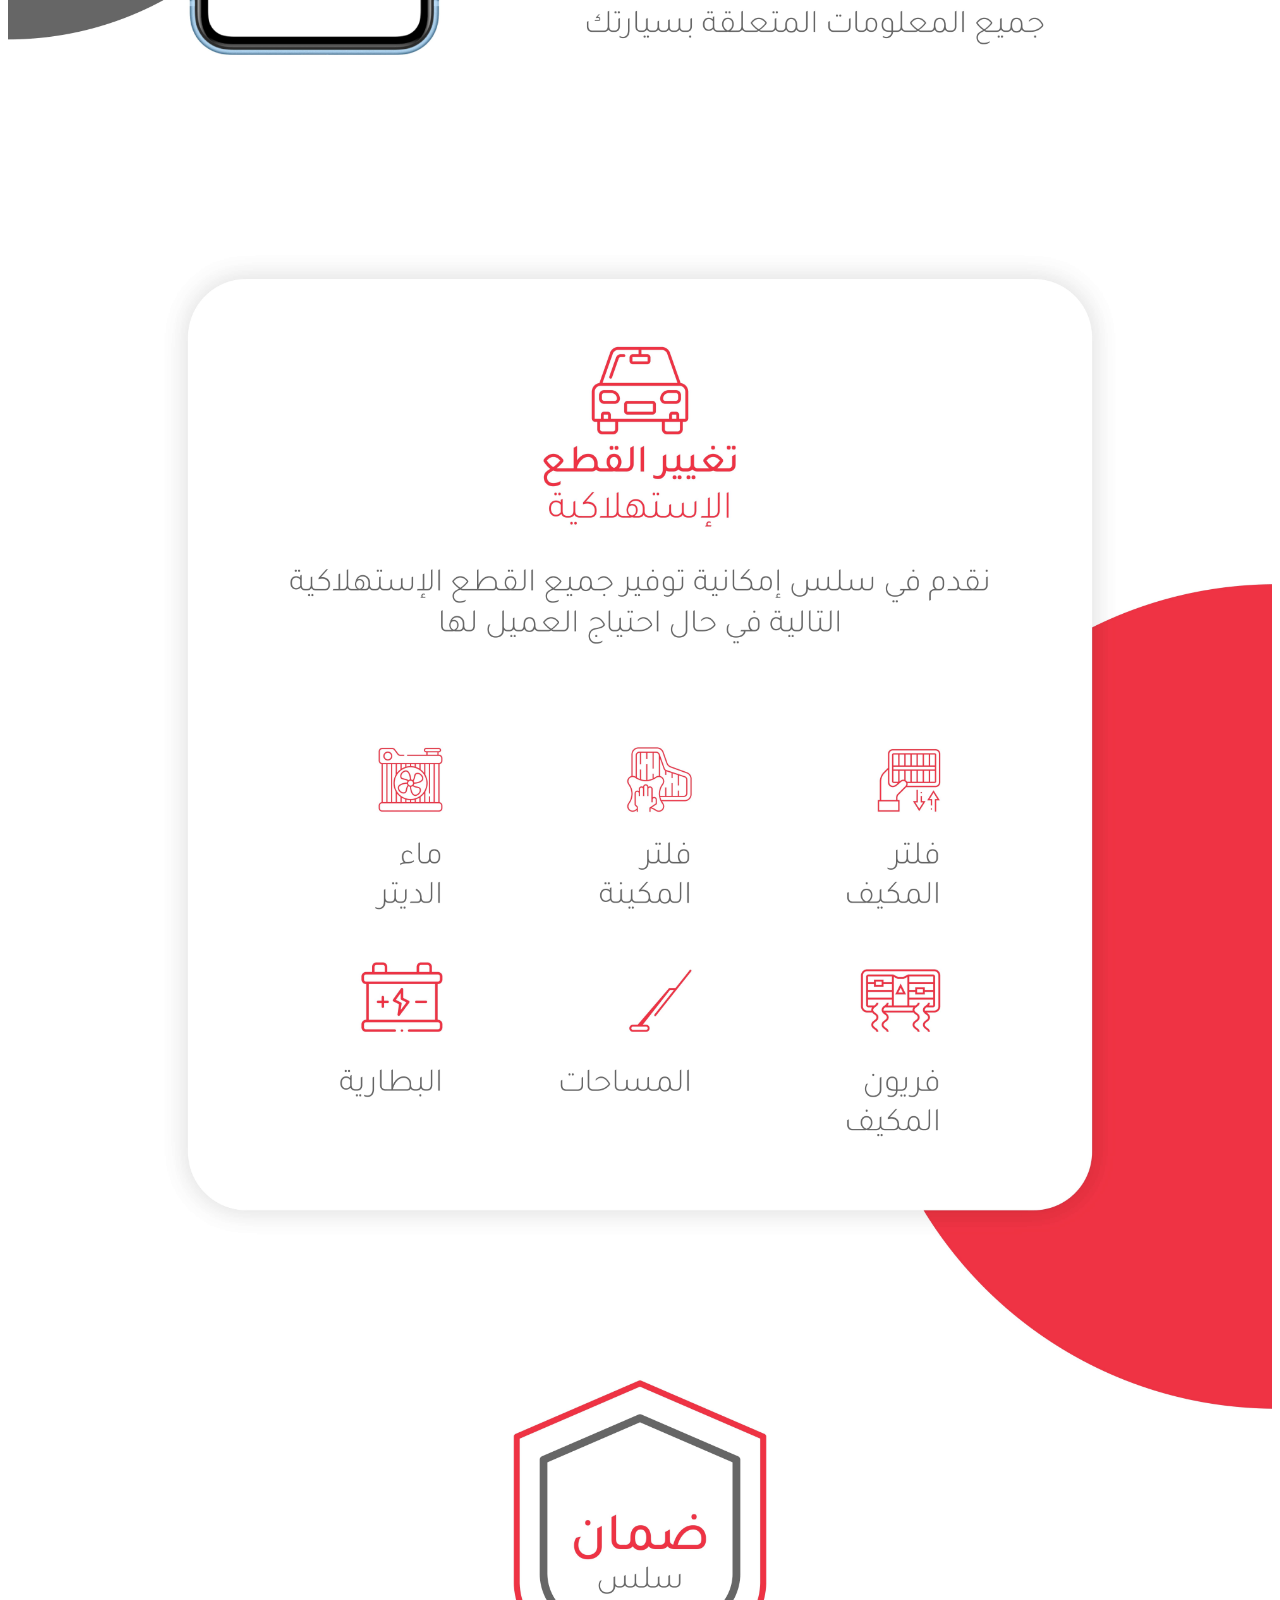
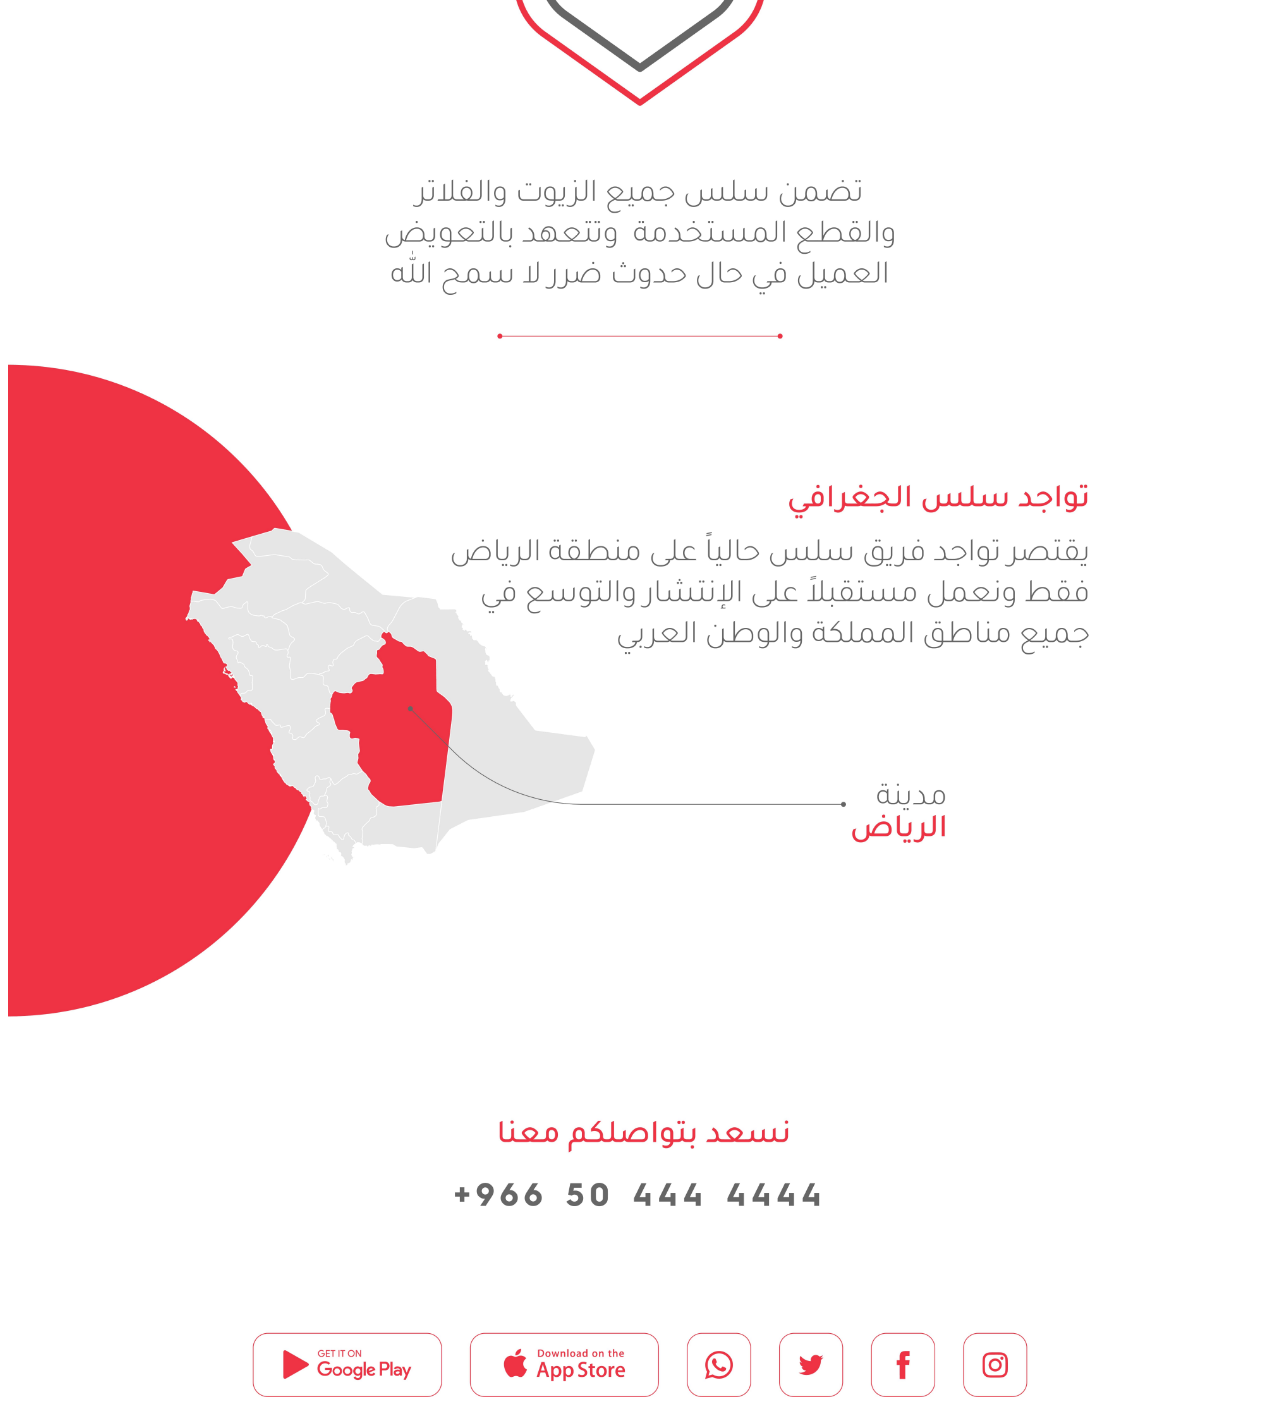
==== commit 94fdd0af: "remove margin bottom" ====
--- a/index.html
+++ b/index.html
@@ -8,10 +8,14 @@
     <meta name="viewport" content="width=device-width, initial-scale=1">
     <title>تطبيق سلس - الصفحة الرئيسية</title>
 
-    <link rel="stylesheet" href="style.css">
+    <link rel="stylesheet" href="css/bootstrap.min.css">
+    <link rel="stylesheet" href="css/style.css">
+    <script src="https://ajax.googleapis.com/ajax/libs/jquery/3.2.0/jquery.min.js"></script>
+    <script src="js/bootstrap.bundle.min.js"></script>
 
 </head>
 <body>
+    <div><img alt="" src="SALIS.jpg" style="width: 100%;"></div>
     <div id="googlePlay1" onclick="openGooglePlay()"></div>
     <div id="appStore1" onclick="openAppStore()"></div>
     <div id="googlePlay2" onclick="openGooglePlay()"></div>
@@ -21,7 +25,7 @@
     <div id="facebook" onclick="openFacebook()"></div>
     <div id="instagram" onclick="openInstagram()"></div>
     <a id="callNumber" href="tel:+966504444444"></a>
-    <div class="marginBottom"></div>
-    <script src="script.js"></script>
+    <!--<div class="marginBottom"></div>-->
+    <script src="js/script.js"></script>
 </body>
 </html>
